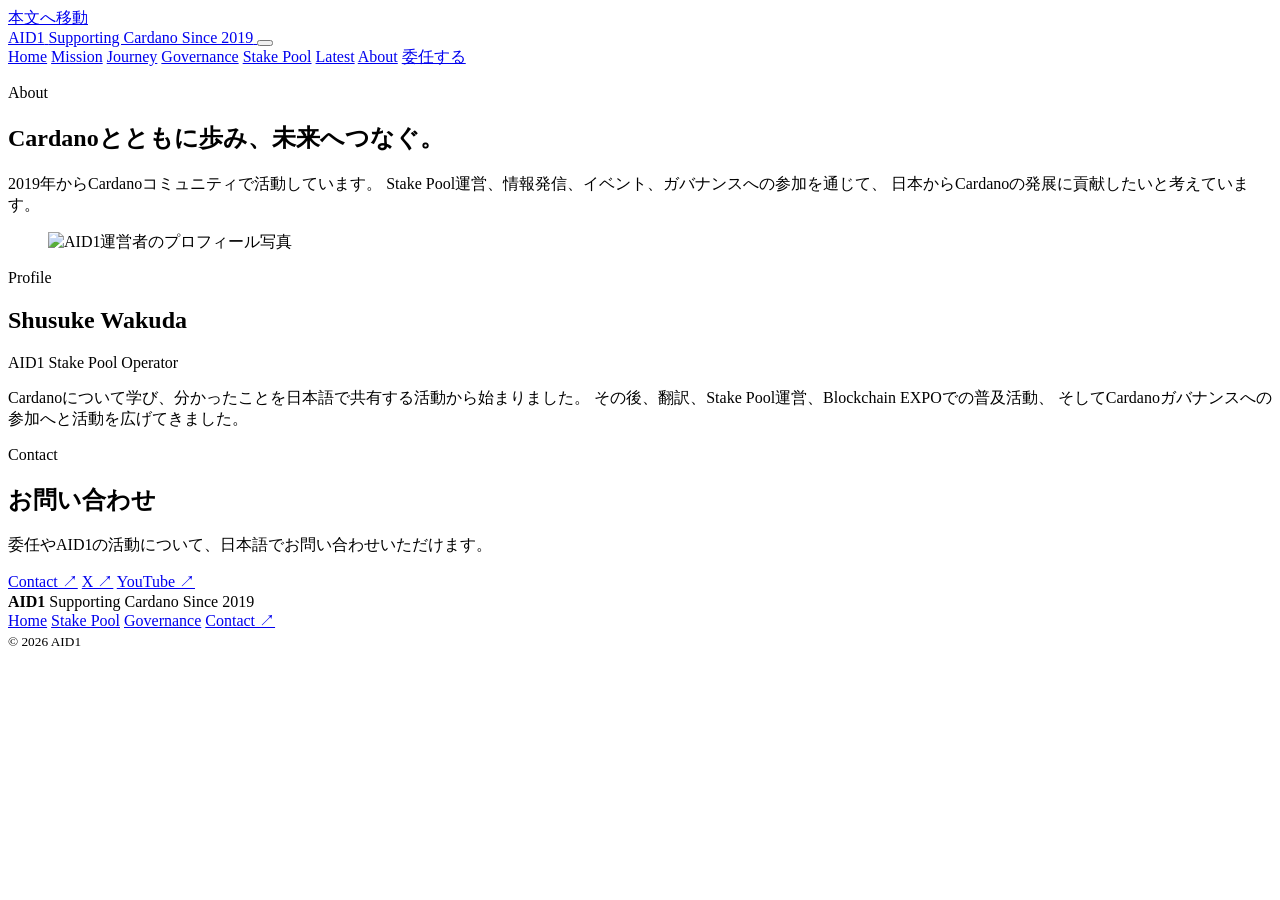
==== about.html @ ce52981e "Initial website upload" ====
<!doctype html>
<html lang="ja">
<head>
  <meta charset="utf-8">
  <meta name="viewport" content="width=device-width, initial-scale=1">
  <title>About | AID1</title>
  <meta name="description" content="AID1運営者のCardanoでの活動、考え方、これまでの歩みを紹介します。">
  <meta name="theme-color" content="#06162f">
  <link rel="stylesheet" href="styles.css">
  <script defer src="script.js"></script>
</head>
<body class="about-page">
  <a class="skip-link" href="#main">本文へ移動</a>

  <header class="site-header scrolled">
    <a class="brand" href="index.html" aria-label="AID1 ホーム">
      <span class="brand-name">AID1</span>
      <span class="brand-tagline">Supporting Cardano Since 2019</span>
    </a>

    <button class="menu-button" type="button" aria-label="メニューを開く"
            aria-expanded="false" aria-controls="global-nav" data-menu-button>
      <span></span><span></span><span></span>
    </button>

        <nav class="global-nav" id="global-nav" aria-label="メインナビゲーション" data-nav>
      <a href="index.html">Home</a>
      <a href="index.html#mission">Mission</a>
      <a href="journey.html">Journey</a>
      <a href="governance.html">Governance</a>
      <a href="stake-pool.html">Stake Pool</a>
      <a href="index.html#latest">Latest</a>
      <a href="about.html" aria-current="page">About</a>
      <a class="nav-button" href="index.html#delegate">委任する</a>
    </nav>
  </header>

  <main id="main" class="about-compact-main">
<section class="about-hero">
      <div class="about-hero-copy">
        <p class="overline">About</p>
        <h1>Cardanoとともに歩み、未来へつなぐ。</h1>
        <p class="about-intro">
          2019年からCardanoコミュニティで活動しています。
          Stake Pool運営、情報発信、イベント、ガバナンスへの参加を通じて、
          日本からCardanoの発展に貢献したいと考えています。
        </p>
      </div>

      <figure class="about-hero-photo">
        <img src="assets/about-profile-approved.jpg" alt="AID1運営者のプロフィール写真">
      </figure>
    </section>

<section class="section about-profile">
      <div class="about-profile-grid">
        <div class="about-profile-heading reveal">
          <p class="overline overline-blue">Profile</p>
          <h2>Shusuke Wakuda</h2>
          <p class="profile-role">AID1 Stake Pool Operator</p>
        </div>
        <div class="about-profile-copy reveal">
          <p>
            Cardanoについて学び、分かったことを日本語で共有する活動から始まりました。
            その後、翻訳、Stake Pool運営、Blockchain EXPOでの普及活動、
            そしてCardanoガバナンスへの参加へと活動を広げてきました。
          </p>
        </div>
      </div>
    </section>

<section class="section about-contact">
      <div class="about-contact-inner">
        <div>
          <p class="overline">Contact</p>
          <h2>お問い合わせ</h2>
          <p>委任やAID1の活動について、日本語でお問い合わせいただけます。</p>
        </div>
        <div class="about-contact-links">
          <a href="https://docs.google.com/forms/d/1nCyrLJKJ9_V_k_ci-O0uqZuv5RLk3QEMDrqTCii9G8w/edit" target="_blank" rel="noopener">Contact ↗</a>
          <a href="https://x.com/shuwaku2" target="_blank" rel="noopener">X ↗</a>
          <a href="https://www.youtube.com/channel/UC-I6QtYNZDnPlsbpNulwnJg"
             target="_blank" rel="noopener">YouTube ↗</a>
        </div>
      </div>
    </section>
  </main>

  <footer class="footer">
    <div class="footer-brand">
      <strong>AID1</strong>
      <span>Supporting Cardano Since 2019</span>
    </div>
    <div class="footer-links">
      <a href="index.html">Home</a>
      <a href="stake-pool.html">Stake Pool</a>
      <a href="governance.html">Governance</a>
      <a href="https://docs.google.com/forms/d/1nCyrLJKJ9_V_k_ci-O0uqZuv5RLk3QEMDrqTCii9G8w/edit" target="_blank" rel="noopener">Contact ↗</a>
    </div>
    <small>© 2026 AID1</small>
  </footer>
</body>
</html>
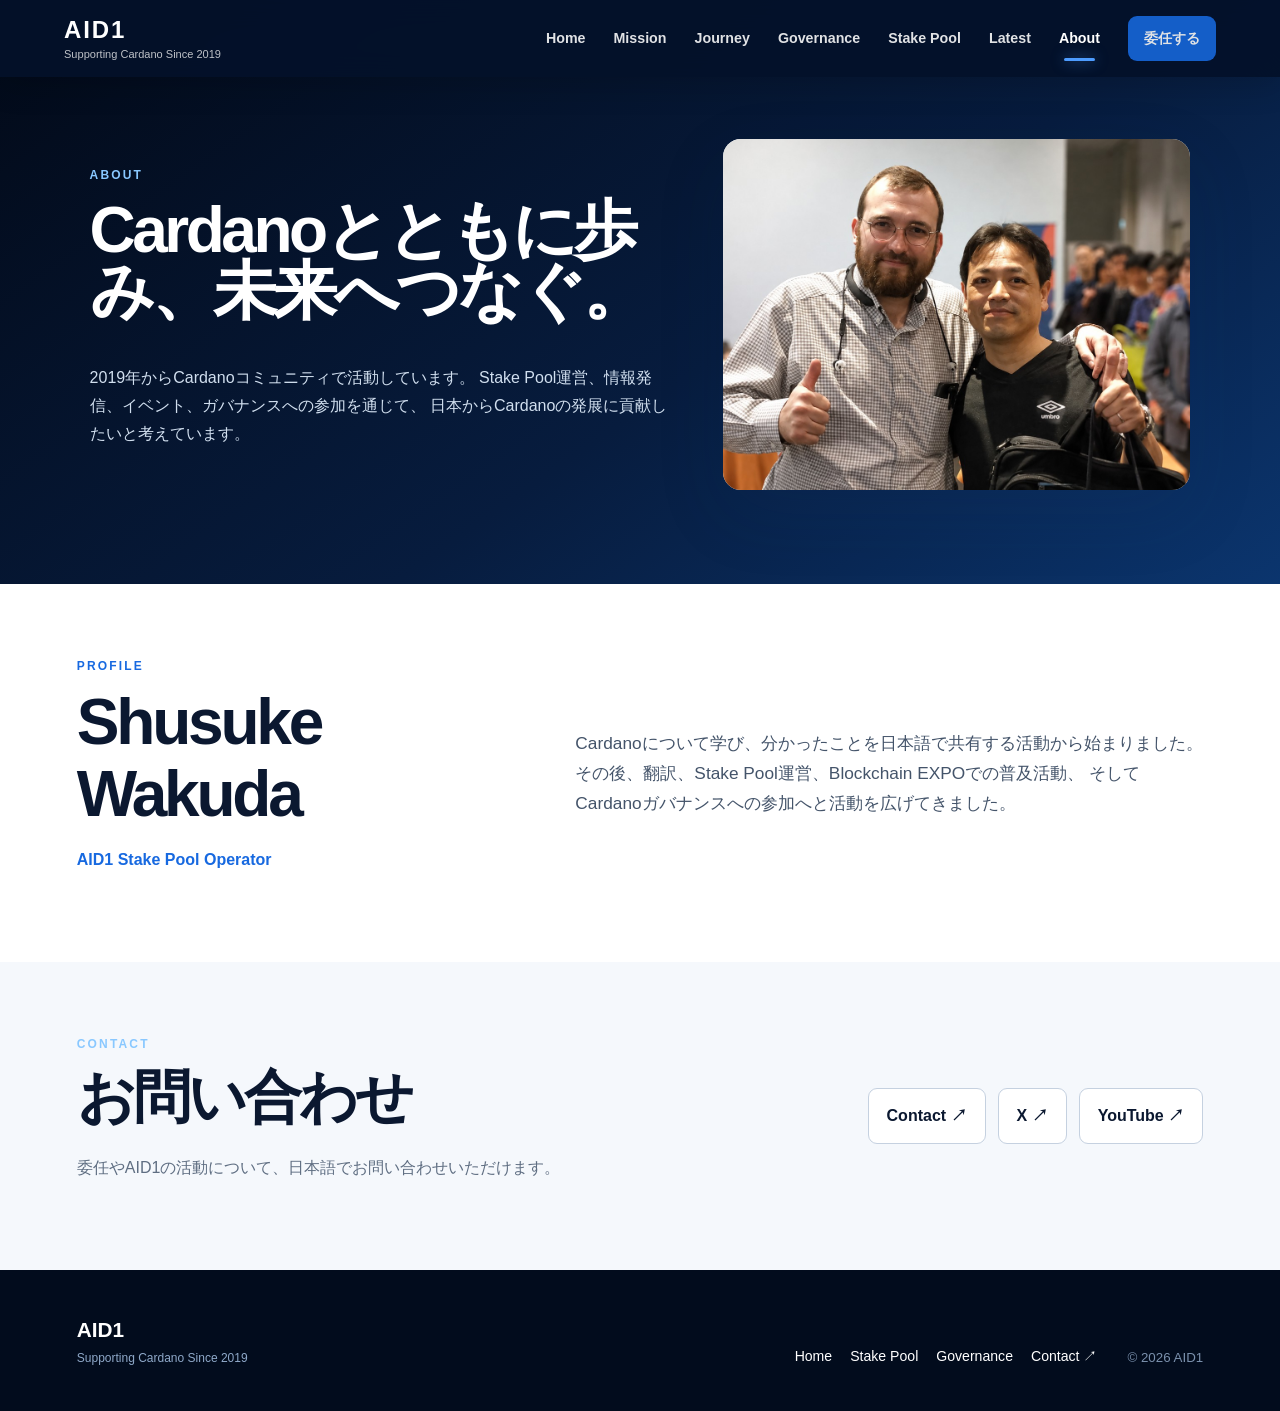
==== commit 1585b55a: "Update website to v5.5" ====
--- a/about.html
+++ b/about.html
@@ -77,7 +77,7 @@
           <p>委任やAID1の活動について、日本語でお問い合わせいただけます。</p>
         </div>
         <div class="about-contact-links">
-          <a href="https://docs.google.com/forms/d/1nCyrLJKJ9_V_k_ci-O0uqZuv5RLk3QEMDrqTCii9G8w/edit" target="_blank" rel="noopener">Contact ↗</a>
+          <a href="https://docs.google.com/forms/d/e/1FAIpQLSclyWUXhtwRU5c9HEgigheav-uTmhNKpQemnAk3iI0UZRN9fw/viewform?usp=header" target="_blank" rel="noopener">Contact ↗</a>
           <a href="https://x.com/shuwaku2" target="_blank" rel="noopener">X ↗</a>
           <a href="https://www.youtube.com/channel/UC-I6QtYNZDnPlsbpNulwnJg"
              target="_blank" rel="noopener">YouTube ↗</a>
@@ -95,7 +95,7 @@
       <a href="index.html">Home</a>
       <a href="stake-pool.html">Stake Pool</a>
       <a href="governance.html">Governance</a>
-      <a href="https://docs.google.com/forms/d/1nCyrLJKJ9_V_k_ci-O0uqZuv5RLk3QEMDrqTCii9G8w/edit" target="_blank" rel="noopener">Contact ↗</a>
+      <a href="https://docs.google.com/forms/d/e/1FAIpQLSclyWUXhtwRU5c9HEgigheav-uTmhNKpQemnAk3iI0UZRN9fw/viewform?usp=header" target="_blank" rel="noopener">Contact ↗</a>
     </div>
     <small>© 2026 AID1</small>
   </footer>
--- a/styles.css
+++ b/styles.css
@@ -0,0 +1,2210 @@
+:root{
+  --navy:#06162f;
+  --navy-2:#0a2a59;
+  --blue:#1769e0;
+  --blue-light:#9dceff;
+  --ink:#0b1830;
+  --muted:#5f6e82;
+  --line:#dfe7f1;
+  --soft:#f5f8fc;
+  --white:#ffffff;
+  --max:1240px;
+  --shadow:0 24px 70px rgba(18,48,89,.12);
+}
+*{box-sizing:border-box}
+html{scroll-behavior:smooth}
+body{
+  margin:0;
+  background:#fff;
+  color:var(--ink);
+  font-family:"Noto Sans JP","Yu Gothic UI","Yu Gothic","Hiragino Kaku Gothic ProN",Inter,Arial,sans-serif;
+  line-height:1.75;
+  -webkit-font-smoothing:antialiased;
+}
+img{max-width:100%;display:block}
+a{color:inherit;text-decoration:none}
+button{font:inherit}
+.skip-link{
+  position:fixed;left:1rem;top:-4rem;z-index:1000;
+  padding:.7rem 1rem;background:#fff;color:#000;border-radius:.5rem;
+}
+.skip-link:focus{top:1rem}
+.site-header{
+  position:fixed;inset:0 0 auto 0;z-index:100;
+  display:flex;align-items:center;justify-content:space-between;
+  padding:16px 5vw;color:#fff;
+  background:linear-gradient(to bottom,rgba(3,13,31,.9),rgba(3,13,31,0));
+  transition:.3s ease;
+}
+.site-header.scrolled{
+  background:rgba(4,18,42,.94);
+  backdrop-filter:blur(14px);
+  box-shadow:0 10px 30px rgba(0,0,0,.15);
+}
+.brand{display:flex;flex-direction:column;line-height:1.1}
+.brand-name{font-size:1.5rem;font-weight:800;letter-spacing:.08em}
+.brand-tagline{font-size:.69rem;opacity:.74;margin-top:5px}
+.global-nav{display:flex;align-items:center;gap:28px;font-size:.89rem;font-weight:600}
+.global-nav a{opacity:.88;transition:.2s}
+.global-nav a:hover{opacity:1;color:var(--blue-light)}
+.nav-button{padding:10px 16px;border-radius:9px;background:var(--blue);color:#fff!important}
+.menu-button{display:none;border:0;background:transparent;padding:8px}
+.menu-button span{display:block;width:24px;height:2px;background:#fff;margin:5px 0}
+.hero{
+  position:relative;min-height:100vh;overflow:hidden;
+  display:grid;grid-template-columns:minmax(0,1.25fr) minmax(310px,.75fr);
+  align-items:center;gap:70px;
+  padding:120px 7vw 90px;color:#fff;
+  background:
+    radial-gradient(circle at 76% 24%,rgba(63,137,255,.38),transparent 25%),
+    radial-gradient(circle at 19% 17%,rgba(87,191,255,.14),transparent 20%),
+    linear-gradient(145deg,#020917 0%,#061a3a 53%,#0b3269 100%);
+}
+.hero-atmosphere{
+  position:absolute;inset:0;opacity:.58;
+  background-image:
+    radial-gradient(circle at 20% 30%,#fff 0 1px,transparent 1.5px),
+    radial-gradient(circle at 67% 18%,#fff 0 1px,transparent 1.5px),
+    radial-gradient(circle at 82% 48%,#fff 0 1px,transparent 1.5px),
+    radial-gradient(circle at 43% 77%,#fff 0 1px,transparent 1.5px);
+  background-size:120px 120px,170px 170px,220px 220px,260px 260px;
+}
+.hero-mountain{
+  position:absolute;left:-6%;right:-6%;bottom:-13%;height:54%;
+  background:
+    linear-gradient(154deg,transparent 49.2%,rgba(26,74,133,.44) 49.4%,rgba(1,8,22,.98) 50%) left/61% 100% no-repeat,
+    linear-gradient(206deg,transparent 49.2%,rgba(45,101,164,.34) 49.4%,rgba(1,8,22,.98) 50%) right/63% 100% no-repeat;
+  filter:drop-shadow(0 -10px 70px rgba(38,112,222,.18));
+}
+.hero-content,.hero-stats{position:relative;z-index:2}
+.overline{
+  margin:0;
+  color:#89c8ff;font-size:.75rem;font-weight:800;
+  letter-spacing:.18em;text-transform:uppercase;
+}
+.overline-blue{color:var(--blue)}
+.hero h1{
+  margin:18px 0 24px;
+  font-family:Inter,"Segoe UI",Arial,sans-serif;
+  font-size:clamp(4rem,8vw,8.2rem);
+  line-height:.91;letter-spacing:-.06em;
+}
+.hero h1 span{color:#a7d5ff}
+.hero-jp{margin:0 0 18px;font-size:clamp(1.35rem,2.3vw,2rem);font-weight:700}
+.hero-summary{max-width:720px;color:#d4e1f1}
+.hero-actions{display:flex;gap:14px;flex-wrap:wrap;margin-top:35px}
+.button{
+  display:inline-flex;align-items:center;justify-content:center;
+  padding:14px 22px;border-radius:10px;font-weight:800;
+  transition:transform .2s ease,box-shadow .2s ease;
+}
+.button:hover{transform:translateY(-2px)}
+.button-primary{background:var(--blue);color:#fff;box-shadow:0 14px 34px rgba(23,105,224,.34)}
+.button-outline{border:1px solid rgba(255,255,255,.5);color:#fff;background:rgba(255,255,255,.03)}
+.hero-stats{
+  padding:28px;border-radius:22px;
+  background:rgba(3,15,35,.62);
+  border:1px solid rgba(255,255,255,.16);
+  backdrop-filter:blur(16px);box-shadow:0 25px 80px rgba(0,0,0,.26);
+}
+.stats-title{margin:0 0 20px;color:#a5bedb;font-size:.76rem;letter-spacing:.14em;text-transform:uppercase}
+.stats-grid{display:grid;grid-template-columns:repeat(2,1fr);gap:16px}
+.stats-grid div{padding:18px;border-radius:14px;background:rgba(255,255,255,.045)}
+.stats-grid strong{display:block;font-size:1.7rem}
+.stats-grid span{display:block;margin-top:4px;color:#b7cae1;font-size:.77rem}
+.scroll-indicator{
+  position:absolute;z-index:2;left:50%;bottom:20px;transform:translateX(-50%);
+  display:flex;flex-direction:column;align-items:center;gap:8px;
+  color:#9eb8d8;font-size:.66rem;letter-spacing:.2em;text-transform:uppercase;
+}
+.scroll-indicator i{display:block;width:1px;height:32px;background:linear-gradient(#9eb8d8,transparent)}
+.section{padding:110px 6vw}
+.section-center{max-width:920px;margin:0 auto;text-align:center}
+.section h2{
+  margin:10px 0 24px;
+  font-family:Inter,"Segoe UI",Arial,sans-serif;
+  font-size:clamp(2.5rem,5vw,5.2rem);
+  line-height:1.12;letter-spacing:-.05em;
+}
+.large-copy{font-size:1.1rem;color:#46566a}
+.principles{
+  width:min(var(--max),100%);margin:65px auto 0;
+  display:grid;grid-template-columns:repeat(4,1fr);gap:18px;
+}
+.principle{padding:30px 26px;border-top:2px solid var(--blue)}
+.principle span{color:var(--blue);font-weight:800}
+.principle h3{font-family:Inter,Arial,sans-serif;margin:12px 0 9px}
+.principle p{margin:0;color:var(--muted);font-size:.92rem}
+.journey-preview{background:var(--soft)}
+.section-heading{max-width:850px;margin:0 auto 55px;text-align:center}
+.section-heading>p:last-child{color:var(--muted)}
+.journey-scenes{width:min(1160px,100%);margin:0 auto;display:grid;gap:30px}
+.scene{
+  display:grid;grid-template-columns:1.1fr .9fr;min-height:430px;
+  border-radius:22px;overflow:hidden;box-shadow:var(--shadow);
+}
+.scene:nth-child(even){grid-template-columns:.9fr 1.1fr}
+.scene:nth-child(even) .scene-image{order:2}
+.scene-light{background:#fff}
+.scene-dark{background:var(--navy);color:#fff}
+.scene-image{min-height:430px;background:#dce6f2}
+.scene-image img{width:100%;height:100%;object-fit:cover}
+.scene-image-wide img{object-position:center center}
+.scene-copy{display:flex;flex-direction:column;justify-content:center;padding:50px}
+.scene-year{margin:0;color:var(--blue);font-weight:800;letter-spacing:.08em}
+.scene-dark .scene-year{color:#8bc7ff}
+.scene-copy h3{
+  margin:8px 0 15px;font-family:Inter,Arial,sans-serif;
+  font-size:clamp(2rem,4vw,3.7rem);line-height:1.05;letter-spacing:-.04em;
+}
+.scene-copy p:last-child{margin:0;color:var(--muted)}
+.scene-dark .scene-copy p:last-child{color:#c6d5e7}
+.mission{background:linear-gradient(135deg,var(--navy),#0b356f);color:#fff}
+.mission-grid{width:min(var(--max),100%);margin:0 auto;display:grid;grid-template-columns:.9fr 1.1fr;gap:90px;align-items:center}
+.mission-heading h2{margin-bottom:0}
+.mission-copy p{font-size:clamp(1.2rem,2.2vw,1.75rem);color:#d2dfef}
+.why-aid1{background:#fff}
+.why-card{
+  width:min(var(--max),100%);margin:0 auto;padding:60px;
+  display:grid;grid-template-columns:.8fr 1.2fr;gap:80px;
+  border:1px solid var(--line);border-radius:22px;background:#fff;
+}
+.why-card h2{font-size:clamp(2.2rem,4vw,4rem)}
+.why-card>div:last-child>p:first-child{font-size:1.08rem;color:#3f4f64}
+.small-note{color:#7a8797;font-size:.83rem}
+.pool{background:var(--soft)}
+.pool-heading{width:min(var(--max),100%);margin:0 auto 38px;display:flex;align-items:center;justify-content:space-between;gap:30px}
+.pool-heading img{width:128px;border-radius:16px;box-shadow:var(--shadow)}
+.pool-metrics{
+  width:min(var(--max),100%);margin:0 auto;
+  display:grid;grid-template-columns:repeat(6,1fr);
+  overflow:hidden;border-radius:18px;background:#fff;box-shadow:var(--shadow);
+}
+.pool-metrics div{padding:28px 19px;border-right:1px solid var(--line)}
+.pool-metrics div:last-child{border-right:0}
+.pool-metrics span{display:block;color:#78879b;font-size:.77rem}
+.pool-metrics strong{display:block;margin-top:8px;font-size:1.12rem}
+.external-links{width:min(var(--max),100%);margin:22px auto 0;display:flex;gap:12px}
+.external-links a{padding:11px 16px;border:1px solid #c3d0e0;border-radius:9px;background:#fff;font-weight:700}
+.external-links span{color:var(--blue)}
+.latest-header{
+  width:min(var(--max),100%);margin:0 auto 35px;
+  display:flex;align-items:end;justify-content:space-between;gap:30px;
+}
+.latest-header h2{margin-bottom:0}
+.history-button{border:1px solid #c6d2e0;background:#fff;border-radius:999px;padding:11px 17px;cursor:pointer;color:#44556a}
+.update-list{width:min(var(--max),100%);margin:0 auto;border-top:1px solid var(--line)}
+.update-item{
+  display:grid;grid-template-columns:160px 1fr;gap:30px;
+  align-items:center;padding:27px 0;border-bottom:1px solid var(--line);
+}
+.update-item time{font-weight:700;color:#6a788a}
+.update-item span{font-size:.72rem;color:var(--blue);font-weight:800;text-transform:uppercase;letter-spacing:.12em}
+.update-item h3{margin:5px 0 0;font-size:1.15rem}
+.delegate{background:linear-gradient(145deg,#04142d,#0c3773);color:#fff}
+.delegate-inner{width:min(var(--max),100%);margin:0 auto;display:grid;grid-template-columns:1.05fr .95fr;gap:70px;align-items:center}
+.delegate-inner h2{margin:10px 0}
+.delegate-inner>div:first-child>p:last-child{color:#c4d4e7}
+.delegate-details dl{margin:0 0 25px}
+.delegate-details dl div{display:grid;grid-template-columns:110px 1fr;gap:15px;padding:12px 0;border-top:1px solid rgba(255,255,255,.14)}
+.delegate-details dt{font-weight:800}
+.delegate-details dd{margin:0;word-break:break-all;color:#cad7e7}
+.thank-you{background:#fff}
+.footer{
+  padding:42px 6vw;background:#020c1d;color:#fff;
+  display:grid;grid-template-columns:1fr auto auto;gap:30px;align-items:end;
+}
+.footer-brand{display:flex;flex-direction:column}
+.footer-brand strong{font-size:1.3rem}
+.footer-brand span{color:#8fa9c9;font-size:.75rem}
+.footer-links{display:flex;gap:18px;flex-wrap:wrap;font-size:.88rem}
+.footer small{color:#7b91ad}
+.history-dialog{
+  width:min(650px,calc(100% - 32px));border:0;border-radius:18px;padding:30px;
+  color:var(--ink);box-shadow:0 30px 100px rgba(0,0,0,.25);
+}
+.history-dialog::backdrop{background:rgba(2,10,24,.7);backdrop-filter:blur(5px)}
+.dialog-header{display:flex;justify-content:space-between;align-items:flex-start}
+.dialog-header h2{margin:6px 0 20px;font-size:2.2rem}
+.dialog-close{border:0;background:#eef3f8;width:38px;height:38px;border-radius:50%;font-size:1.6rem;cursor:pointer}
+.history-dialog ol{list-style:none;padding:0;margin:0}
+.history-dialog li{display:grid;grid-template-columns:120px 1fr;gap:20px;padding:15px 0;border-top:1px solid var(--line)}
+.history-dialog time{font-weight:700;color:#66768a}
+.reveal{opacity:0;transform:translateY(30px);transition:opacity .75s ease,transform .75s ease}
+.reveal.visible{opacity:1;transform:none}
+@media (prefers-reduced-motion:reduce){
+  html{scroll-behavior:auto}
+  .reveal{opacity:1;transform:none;transition:none}
+  .button{transition:none}
+}
+@media(max-width:1000px){
+  .global-nav a:not(.nav-button){display:none}
+  .hero{grid-template-columns:1fr;padding-top:140px}
+  .hero-stats{max-width:680px}
+  .principles{grid-template-columns:repeat(2,1fr)}
+  .mission-grid,.why-card,.delegate-inner{grid-template-columns:1fr;gap:35px}
+  .pool-metrics{grid-template-columns:repeat(3,1fr)}
+  .pool-metrics div:nth-child(3){border-right:0}
+  .footer{grid-template-columns:1fr}
+}
+@media(max-width:720px){
+  .site-header{padding:14px 18px}
+  .brand-tagline{display:none}
+  .menu-button{display:block}
+  .global-nav{
+    position:absolute;top:62px;right:18px;display:none;flex-direction:column;
+    align-items:stretch;gap:0;width:220px;padding:10px;
+    background:#061a3a;border:1px solid #17365f;border-radius:12px;
+  }
+  .global-nav.open{display:flex}
+  .global-nav a,.global-nav a:not(.nav-button){display:block;padding:11px 12px}
+  .nav-button{text-align:center;margin-top:6px}
+  .hero{min-height:auto;padding:110px 20px 80px}
+  .hero h1{font-size:3.45rem}
+  .hero-actions{display:grid}
+  .stats-grid{grid-template-columns:repeat(2,1fr)}
+  .section{padding:76px 20px}
+  .principles{grid-template-columns:1fr}
+  .scene,.scene:nth-child(even){grid-template-columns:1fr;min-height:0}
+  .scene:nth-child(even) .scene-image{order:0}
+  .scene-image{min-height:270px}
+  .scene-copy{padding:32px 25px}
+  .why-card{padding:30px 24px}
+  .pool-heading{align-items:flex-start}
+  .pool-heading img{width:88px}
+  .pool-metrics{grid-template-columns:repeat(2,1fr)}
+  .pool-metrics div:nth-child(3){border-right:1px solid var(--line)}
+  .pool-metrics div:nth-child(even){border-right:0}
+  .external-links{display:grid}
+  .latest-header{align-items:flex-start;flex-direction:column}
+  .update-item{grid-template-columns:1fr;gap:6px}
+  .footer{padding:35px 20px}
+}
+
+
+/* ===== HOME v1.1 refinements ===== */
+
+/* Larger AID1 brand in header */
+.home-v11 .brand-name{
+  font-size:2.05rem;
+  line-height:1;
+}
+.home-v11 .brand-tagline{
+  font-size:.76rem;
+  margin-top:7px;
+}
+.home-v11 .site-header{
+  padding-top:18px;
+  padding-bottom:18px;
+}
+
+/* Give the opening identity statement slightly more presence */
+.home-v11 .story .section-center{
+  max-width:980px;
+}
+.home-v11 .story .section-center h2{
+  font-size:clamp(2.9rem,5.3vw,5.5rem);
+}
+
+/* Make Journey substantially more compact */
+.home-v11 .journey-scenes{
+  width:min(980px,100%);
+  gap:22px;
+}
+.home-v11 .scene{
+  min-height:260px;
+  grid-template-columns:1fr 1fr;
+}
+.home-v11 .scene:nth-child(even){
+  grid-template-columns:1fr 1fr;
+}
+.home-v11 .scene-image{
+  min-height:260px;
+}
+.home-v11 .scene-copy{
+  padding:32px 34px;
+}
+.home-v11 .scene-copy h3{
+  font-size:clamp(1.7rem,3.2vw,2.8rem);
+  margin-bottom:10px;
+}
+.home-v11 .scene-copy p:last-child{
+  font-size:.93rem;
+}
+
+/* Reduce the visual dominance of pool badges */
+.home-v11 .journey-scenes .scene:nth-child(2) .scene-image img,
+.home-v11 .journey-scenes .scene:nth-child(5) .scene-image img{
+  object-fit:contain;
+  padding:28px;
+  background:#f5f8fc;
+}
+.home-v11 .pool-heading img{
+  width:82px;
+}
+
+/* Make Why AID1 equal in presence to Mission */
+.home-v11 .why-aid1{
+  background:linear-gradient(180deg,#ffffff 0%,#f4f8fc 100%);
+}
+.home-v11 .why-card{
+  padding:72px 64px;
+  box-shadow:var(--shadow);
+  border:0;
+}
+.home-v11 .why-card h2{
+  font-size:clamp(2.8rem,4.8vw,4.8rem);
+}
+.home-v11 .why-card>div:last-child>p:first-child{
+  font-size:1.18rem;
+  line-height:1.9;
+}
+
+/* More recognizable Mount Fuji silhouette in the hero */
+.home-v11 .hero-mountain{
+  left:10%;
+  right:8%;
+  bottom:-7%;
+  height:50%;
+  clip-path:polygon(
+    0 100%,
+    18% 72%,
+    31% 65%,
+    45% 50%,
+    51% 38%,
+    57% 50%,
+    71% 65%,
+    84% 74%,
+    100% 100%
+  );
+  background:
+    linear-gradient(180deg,rgba(34,86,148,.55),rgba(1,8,22,.98));
+  filter:drop-shadow(0 -18px 80px rgba(45,120,220,.2));
+}
+.home-v11 .hero-mountain::after{
+  content:"";
+  position:absolute;
+  left:44%;
+  top:34%;
+  width:14%;
+  height:18%;
+  background:rgba(235,244,255,.75);
+  clip-path:polygon(50% 0,100% 100%,67% 76%,50% 88%,34% 76%,0 100%);
+}
+
+/* Slightly reduce hero panel density */
+.home-v11 .hero-stats{
+  padding:24px;
+}
+.home-v11 .stats-grid div{
+  padding:15px;
+}
+
+@media(max-width:720px){
+  .home-v11 .brand-name{font-size:1.65rem}
+  .home-v11 .scene,
+  .home-v11 .scene:nth-child(even){
+    grid-template-columns:1fr;
+  }
+  .home-v11 .scene-image{
+    min-height:210px;
+  }
+  .home-v11 .why-card{
+    padding:38px 26px;
+  }
+}
+
+
+/* ===== Shared additions for Site v1.2 ===== */
+.button-dark{
+  background:var(--navy);
+  color:#fff;
+}
+.pool-detail-link{
+  width:min(var(--max),100%);
+  margin:24px auto 0;
+}
+
+/* ===== Stake Pool page ===== */
+.stake-page{
+  background:#fff;
+}
+.subhero{
+  min-height:620px;
+  display:grid;
+  grid-template-columns:1fr 280px;
+  align-items:center;
+  gap:70px;
+  padding:150px 8vw 90px;
+  color:#fff;
+  background:
+    radial-gradient(circle at 80% 25%,rgba(72,139,255,.32),transparent 25%),
+    linear-gradient(145deg,#020917,#071c3e 55%,#0b356e);
+}
+.subhero-inner{
+  max-width:850px;
+}
+.subhero h1{
+  margin:12px 0 24px;
+  font-size:clamp(3.6rem,7vw,7rem);
+  line-height:.95;
+  letter-spacing:-.055em;
+}
+.subhero p:not(.overline){
+  max-width:740px;
+  color:#d0dfef;
+}
+.subhero-badge img{
+  width:220px;
+  border-radius:20px;
+  box-shadow:0 25px 80px rgba(0,0,0,.28);
+}
+.pool-overview{
+  background:var(--soft);
+}
+.pool-metrics-detail{
+  margin-bottom:24px;
+}
+.pool-identity{
+  width:min(var(--max),100%);
+  margin:0 auto;
+  display:grid;
+  grid-template-columns:220px 1fr;
+  border-radius:16px;
+  overflow:hidden;
+  background:#fff;
+  box-shadow:var(--shadow);
+}
+.pool-identity>div{
+  padding:26px;
+}
+.pool-identity>div+div{
+  border-left:1px solid var(--line);
+}
+.pool-identity span{
+  display:block;
+  color:#718198;
+  font-size:.78rem;
+  margin-bottom:7px;
+}
+.pool-identity strong{
+  font-size:1.5rem;
+}
+.pool-identity code{
+  word-break:break-all;
+  color:#25354b;
+}
+.pool-philosophy{
+  background:var(--navy);
+  color:#fff;
+}
+.pool-philosophy .section-heading>p:last-child{
+  color:#b9cbe2;
+}
+.support-grid{
+  width:min(var(--max),100%);
+  margin:0 auto;
+  display:grid;
+  grid-template-columns:repeat(4,1fr);
+  gap:18px;
+}
+.support-grid article{
+  padding:30px;
+  border-radius:16px;
+  background:#0d2a56;
+  border:1px solid #214879;
+}
+.support-grid span{
+  color:#89c8ff;
+  font-weight:800;
+}
+.support-grid h3{
+  margin:12px 0 8px;
+}
+.support-grid p{
+  margin:0;
+  color:#bfd0e4;
+  font-size:.93rem;
+}
+.operation-section{
+  background:#fff;
+}
+.operation-grid{
+  width:min(var(--max),100%);
+  margin:0 auto;
+  display:grid;
+  grid-template-columns:1.1fr .9fr;
+  gap:70px;
+  align-items:center;
+}
+.operation-copy h2{
+  font-size:clamp(2.5rem,5vw,4.8rem);
+}
+.operation-copy p:last-child{
+  color:var(--muted);
+}
+.operation-points{
+  display:grid;
+  grid-template-columns:repeat(3,1fr);
+  gap:12px;
+}
+.operation-points div{
+  padding:28px 20px;
+  border-radius:16px;
+  background:var(--soft);
+  text-align:center;
+}
+.operation-points strong{
+  display:block;
+  font-size:2rem;
+}
+.operation-points span{
+  color:#6f7d90;
+  font-size:.82rem;
+}
+.explorer-section{
+  background:var(--soft);
+}
+.explorer-grid{
+  width:min(1000px,100%);
+  margin:0 auto;
+  display:grid;
+  grid-template-columns:repeat(3,1fr);
+  gap:18px;
+}
+.explorer-grid a{
+  padding:28px;
+  border-radius:16px;
+  background:#fff;
+  box-shadow:var(--shadow);
+}
+.explorer-grid strong{
+  display:block;
+  font-size:1.25rem;
+}
+.explorer-grid span{
+  display:block;
+  margin-top:10px;
+  color:var(--blue);
+}
+.faq-list{
+  width:min(900px,100%);
+  margin:0 auto;
+  border-top:1px solid var(--line);
+}
+.faq-list details{
+  border-bottom:1px solid var(--line);
+}
+.faq-list summary{
+  cursor:pointer;
+  padding:22px 0;
+  font-weight:700;
+}
+.faq-list p{
+  margin:0 0 24px;
+  color:var(--muted);
+}
+@media(max-width:1000px){
+  .subhero{
+    grid-template-columns:1fr;
+  }
+  .subhero-badge img{
+    width:150px;
+  }
+  .support-grid{
+    grid-template-columns:repeat(2,1fr);
+  }
+  .operation-grid{
+    grid-template-columns:1fr;
+  }
+}
+@media(max-width:720px){
+  .subhero{
+    padding:120px 20px 70px;
+  }
+  .subhero h1{
+    font-size:3.4rem;
+  }
+  .pool-identity{
+    grid-template-columns:1fr;
+  }
+  .pool-identity>div+div{
+    border-left:0;
+    border-top:1px solid var(--line);
+  }
+  .support-grid,
+  .explorer-grid,
+  .operation-points{
+    grid-template-columns:1fr;
+  }
+}
+
+
+/* ===== Active page navigation ===== */
+.global-nav a[aria-current="page"]{
+  position:relative;
+  color:#fff;
+  opacity:1;
+}
+.global-nav a[aria-current="page"]::after{
+  content:"";
+  position:absolute;
+  left:12%;
+  right:12%;
+  bottom:-10px;
+  height:3px;
+  border-radius:999px;
+  background:#4d9cff;
+  box-shadow:0 0 14px rgba(77,156,255,.65);
+}
+
+
+
+/* ===== Site v1.4 navigation behavior ===== */
+/* HOME menu items scroll within HOME; the dedicated Stake Pool page opens only from its detail button. */
+@media(max-width:720px){
+  .global-nav a[aria-current="page"]{
+    background:transparent;
+    border-radius:0;
+  }
+  .global-nav a[aria-current="page"]::after{
+    display:block;
+    left:12px;
+    right:auto;
+    bottom:5px;
+    width:42px;
+    height:3px;
+  }
+}
+
+
+/* ===== Site v1.5: Equal-sized Journey cards ===== */
+.home-v11 .journey-scenes{
+  width:min(980px,100%);
+  display:grid;
+  gap:18px;
+}
+
+/* Every Journey card has exactly the same outer height */
+.home-v11 .journey-card{
+  height:300px;
+  min-height:300px;
+  max-height:300px;
+  grid-template-columns:1fr 1fr;
+  align-items:stretch;
+}
+
+/* Alternate image/text direction while keeping the same dimensions */
+.home-v11 .journey-card:nth-child(even) .scene-image{order:2}
+.home-v11 .journey-card:nth-child(even) .scene-copy{order:1}
+
+/* Image and copy each occupy exactly half the card */
+.home-v11 .journey-card .scene-image,
+.home-v11 .journey-card .scene-copy{
+  min-height:0;
+  height:300px;
+}
+
+/* Regular photos are cropped consistently */
+.home-v11 .journey-photo .scene-image img{
+  width:100%;
+  height:100%;
+  object-fit:cover;
+  object-position:center;
+  padding:0;
+}
+
+/* Pool badges are fully visible inside the same fixed image area */
+.home-v11 .journey-badge .scene-image{
+  display:flex;
+  align-items:center;
+  justify-content:center;
+  background:#f5f8fc;
+}
+.home-v11 .journey-badge .scene-image img{
+  width:100%;
+  height:100%;
+  object-fit:contain;
+  object-position:center;
+  padding:26px;
+  background:#f5f8fc;
+}
+
+/* Text block uses the same padding and vertical rhythm in all cards */
+.home-v11 .journey-card .scene-copy{
+  padding:28px 32px;
+  overflow:hidden;
+}
+.home-v11 .journey-card .scene-year{
+  flex:0 0 auto;
+}
+.home-v11 .journey-card .scene-copy h3{
+  flex:0 0 auto;
+  margin:7px 0 10px;
+  font-size:clamp(1.65rem,3vw,2.6rem);
+  line-height:1.06;
+}
+.home-v11 .journey-card .scene-copy p:last-child{
+  margin:0;
+  font-size:.9rem;
+  line-height:1.65;
+}
+
+/* Mobile: same height for all five cards, stacked image over text */
+@media(max-width:720px){
+  .home-v11 .journey-card,
+  .home-v11 .journey-card:nth-child(even){
+    height:420px;
+    min-height:420px;
+    max-height:420px;
+    grid-template-columns:1fr;
+    grid-template-rows:220px 200px;
+  }
+
+  .home-v11 .journey-card .scene-image,
+  .home-v11 .journey-card .scene-copy{
+    height:auto;
+    min-height:0;
+  }
+
+  .home-v11 .journey-card:nth-child(even) .scene-image,
+  .home-v11 .journey-card:nth-child(even) .scene-copy{
+    order:initial;
+  }
+
+  .home-v11 .journey-card .scene-image{
+    grid-row:1;
+  }
+
+  .home-v11 .journey-card .scene-copy{
+    grid-row:2;
+    padding:22px 24px;
+  }
+
+  .home-v11 .journey-badge .scene-image img{
+    padding:18px;
+  }
+
+  .home-v11 .journey-card .scene-copy h3{
+    font-size:1.7rem;
+  }
+}
+
+
+/* ===== Governance teaser on HOME ===== */
+.governance-teaser{
+  background:#fff;
+}
+.governance-teaser-grid{
+  width:min(var(--max),100%);
+  margin:0 auto;
+  display:grid;
+  grid-template-columns:1.05fr .95fr;
+  gap:0;
+  overflow:hidden;
+  border-radius:22px;
+  background:var(--soft);
+  box-shadow:var(--shadow);
+}
+.governance-teaser-image{
+  min-height:430px;
+}
+.governance-teaser-image img{
+  width:100%;
+  height:100%;
+  object-fit:cover;
+}
+.governance-teaser-copy{
+  padding:55px;
+  display:flex;
+  flex-direction:column;
+  justify-content:center;
+}
+.governance-teaser-copy h2{
+  font-size:clamp(2.4rem,4vw,4rem);
+}
+.governance-teaser-copy p{
+  color:var(--muted);
+  margin-bottom:26px;
+}
+
+/* ===== Governance page ===== */
+.governance-hero{
+  min-height:690px;
+  display:grid;
+  grid-template-columns:1fr 1fr;
+  align-items:stretch;
+  color:#fff;
+  background:linear-gradient(145deg,#020917,#071c3e 58%,#0b356e);
+}
+.governance-hero-copy{
+  padding:160px 7vw 90px;
+  display:flex;
+  flex-direction:column;
+  justify-content:center;
+}
+.governance-hero-copy h1{
+  margin:14px 0 24px;
+  font-size:clamp(3.7rem,7vw,7rem);
+  line-height:.96;
+  letter-spacing:-.055em;
+}
+.governance-hero-copy p:last-child{
+  max-width:760px;
+  color:#d0dfef;
+}
+.governance-hero-image{
+  min-height:690px;
+}
+.governance-hero-image img{
+  width:100%;
+  height:100%;
+  object-fit:cover;
+}
+.governance-role-grid{
+  width:min(var(--max),100%);
+  margin:0 auto;
+  display:grid;
+  grid-template-columns:repeat(3,1fr);
+  gap:18px;
+}
+.governance-role-card{
+  padding:30px;
+  border-top:3px solid var(--blue);
+  background:#fff;
+  box-shadow:var(--shadow);
+}
+.governance-role-card span{
+  color:var(--blue);
+  font-weight:800;
+}
+.governance-role-card h3{
+  margin:12px 0 8px;
+}
+.governance-role-card p{
+  margin:0;
+  color:var(--muted);
+}
+.governance-principles{
+  background:var(--navy);
+  color:#fff;
+}
+.governance-principles-grid{
+  width:min(var(--max),100%);
+  margin:0 auto;
+  display:grid;
+  grid-template-columns:.8fr 1.2fr;
+  gap:80px;
+}
+.governance-principles-heading h2{
+  font-size:clamp(2.7rem,5vw,5rem);
+}
+.governance-principles-list article{
+  display:grid;
+  grid-template-columns:60px 1fr;
+  gap:20px;
+  padding:24px 0;
+  border-top:1px solid rgba(255,255,255,.14);
+}
+.governance-principles-list span{
+  color:#8bc8ff;
+  font-weight:800;
+}
+.governance-principles-list h3{
+  margin:0 0 7px;
+}
+.governance-principles-list p{
+  margin:0;
+  color:#c3d2e5;
+}
+.governance-journey{
+  background:var(--soft);
+}
+.governance-timeline{
+  width:min(980px,100%);
+  margin:0 auto;
+  border-top:1px solid var(--line);
+}
+.governance-timeline article{
+  display:grid;
+  grid-template-columns:150px 1fr;
+  gap:30px;
+  padding:28px 0;
+  border-bottom:1px solid var(--line);
+}
+.governance-timeline time{
+  color:var(--blue);
+  font-weight:800;
+}
+.governance-timeline h3{
+  margin:0 0 8px;
+}
+.governance-timeline p{
+  margin:0;
+  color:var(--muted);
+}
+.governance-topic-grid{
+  width:min(var(--max),100%);
+  margin:0 auto;
+  display:grid;
+  grid-template-columns:repeat(4,1fr);
+  gap:18px;
+}
+.governance-topic-grid article{
+  padding:28px;
+  border:1px solid var(--line);
+  border-radius:16px;
+  background:#fff;
+}
+.governance-topic-grid span{
+  color:var(--blue);
+  font-size:.74rem;
+  font-weight:800;
+  text-transform:uppercase;
+  letter-spacing:.1em;
+}
+.governance-topic-grid h3{
+  margin:12px 0 8px;
+}
+.governance-topic-grid p{
+  margin:0;
+  color:var(--muted);
+}
+.governance-note{
+  background:linear-gradient(145deg,#06162f,#0b3772);
+  color:#fff;
+}
+.governance-note-inner{
+  width:min(var(--max),100%);
+  margin:0 auto;
+  display:grid;
+  grid-template-columns:.9fr 1.1fr;
+  gap:70px;
+  align-items:center;
+}
+.governance-note-inner p:last-child{
+  color:#c7d6e8;
+  font-size:1.08rem;
+}
+
+@media(max-width:1000px){
+  .governance-teaser-grid,
+  .governance-hero,
+  .governance-principles-grid,
+  .governance-note-inner{
+    grid-template-columns:1fr;
+  }
+  .governance-hero-image{
+    min-height:420px;
+  }
+  .governance-role-grid{
+    grid-template-columns:1fr;
+  }
+  .governance-topic-grid{
+    grid-template-columns:repeat(2,1fr);
+  }
+}
+
+@media(max-width:720px){
+  .governance-teaser-image{
+    min-height:240px;
+  }
+  .governance-teaser-copy{
+    padding:32px 24px;
+  }
+  .governance-hero-copy{
+    padding:130px 20px 65px;
+  }
+  .governance-hero-copy h1{
+    font-size:3.35rem;
+  }
+  .governance-hero-image{
+    min-height:280px;
+  }
+  .governance-timeline article{
+    grid-template-columns:1fr;
+    gap:8px;
+  }
+  .governance-topic-grid{
+    grid-template-columns:1fr;
+  }
+}
+
+
+/* ===== Governance page v1.7 revisions ===== */
+.governance-hero-image img,
+.governance-teaser-image img{
+  filter:none;
+}
+.governance-timeline-with-images article{
+  grid-template-columns:130px 1fr 190px;
+  align-items:center;
+}
+.governance-timeline-photo{
+  width:190px;
+  height:118px;
+  overflow:hidden;
+  border-radius:12px;
+  background:#e9eff6;
+}
+.governance-timeline-photo img{
+  width:100%;
+  height:100%;
+  object-fit:cover;
+}
+.photo-placeholder{
+  display:flex;
+  align-items:center;
+  justify-content:center;
+  border:1px dashed #b8c6d8;
+  color:#7b899b;
+  font-size:.82rem;
+  background:#f5f8fc;
+}
+@media(max-width:820px){
+  .governance-timeline-with-images article{
+    grid-template-columns:1fr;
+    gap:10px;
+  }
+  .governance-timeline-photo{
+    width:100%;
+    height:190px;
+    margin-top:8px;
+  }
+}
+
+
+/* ===== Governance page v1.8: simple vertical timeline ===== */
+.simple-governance-timeline{
+  position:relative;
+  width:min(1060px,100%);
+  margin:0 auto;
+  padding-left:38px;
+}
+.simple-governance-timeline::before{
+  content:"";
+  position:absolute;
+  left:10px;
+  top:12px;
+  bottom:12px;
+  width:2px;
+  background:#b9cef0;
+}
+.simple-governance-item{
+  position:relative;
+  padding:0 0 38px 26px;
+}
+.simple-governance-item:last-child{
+  padding-bottom:0;
+}
+.timeline-marker{
+  position:absolute;
+  left:-35px;
+  top:7px;
+  width:14px;
+  height:14px;
+  border-radius:50%;
+  background:var(--blue);
+  border:3px solid #fff;
+  box-shadow:0 0 0 2px var(--blue);
+}
+.simple-governance-item time{
+  display:block;
+  margin-bottom:9px;
+  color:var(--blue);
+  font-weight:800;
+  letter-spacing:.04em;
+}
+.timeline-content{
+  display:grid;
+  grid-template-columns:1fr 230px;
+  gap:28px;
+  align-items:center;
+  padding:25px 0 30px;
+  border-bottom:1px solid var(--line);
+}
+.timeline-text h3{
+  margin:0 0 9px;
+  font-size:1.35rem;
+}
+.timeline-text p{
+  margin:0;
+  color:var(--muted);
+}
+.timeline-image{
+  width:230px;
+  height:145px;
+  overflow:hidden;
+  border-radius:12px;
+  background:#edf2f8;
+}
+.timeline-image img{
+  width:100%;
+  height:100%;
+  object-fit:cover;
+}
+.timeline-image-link{
+  display:block;
+  transition:transform .2s ease, box-shadow .2s ease;
+}
+.timeline-image-link:hover{
+  transform:translateY(-2px);
+  box-shadow:var(--shadow);
+}
+.timeline-x-link{
+  display:inline-block;
+  margin-top:14px;
+  color:var(--blue);
+  font-weight:800;
+}
+@media(max-width:760px){
+  .simple-governance-timeline{
+    padding-left:30px;
+  }
+  .simple-governance-timeline::before{
+    left:7px;
+  }
+  .timeline-marker{
+    left:-29px;
+  }
+  .timeline-content{
+    grid-template-columns:1fr;
+    gap:16px;
+  }
+  .timeline-image{
+    width:100%;
+    height:auto;
+    aspect-ratio:16/9;
+  }
+}
+
+
+/* ===== About page prototype v2.0 ===== */
+.about-hero{
+  min-height:720px;
+  display:grid;
+  grid-template-columns:1.05fr .95fr;
+  align-items:stretch;
+  background:linear-gradient(145deg,#020917,#071c3e 58%,#0b356e);
+  color:#fff;
+}
+.about-hero-copy{
+  padding:165px 7vw 95px;
+  display:flex;
+  flex-direction:column;
+  justify-content:center;
+}
+.about-hero-copy h1{
+  margin:14px 0 25px;
+  font-size:clamp(3.8rem,7vw,7rem);
+  line-height:.96;
+  letter-spacing:-.055em;
+}
+.about-intro{
+  max-width:760px;
+  color:#d1dfef;
+}
+.about-hero-photo{
+  position:relative;
+  margin:0;
+  min-height:720px;
+  overflow:hidden;
+  background:#0a234c;
+}
+.about-hero-photo img{
+  width:100%;
+  height:100%;
+  object-fit:cover;
+  object-position:center;
+}
+.about-hero-photo figcaption{
+  position:absolute;
+  right:18px;
+  bottom:16px;
+  padding:6px 10px;
+  border-radius:7px;
+  background:rgba(0,0,0,.55);
+  color:#fff;
+  font-size:.72rem;
+}
+.about-profile{
+  background:#fff;
+}
+.about-profile-grid{
+  width:min(var(--max),100%);
+  margin:0 auto;
+  display:grid;
+  grid-template-columns:.8fr 1.2fr;
+  gap:80px;
+}
+.about-profile-heading h2{
+  font-size:clamp(2.7rem,5vw,5rem);
+  margin-bottom:8px;
+}
+.profile-role{
+  color:var(--blue);
+  font-weight:800;
+}
+.about-profile-copy{
+  font-size:1.08rem;
+  color:#44546a;
+}
+.about-activities{
+  background:var(--soft);
+}
+.about-activity-grid{
+  width:min(var(--max),100%);
+  margin:0 auto;
+  display:grid;
+  grid-template-columns:repeat(3,1fr);
+  gap:18px;
+}
+.about-activity-card{
+  display:flex;
+  flex-direction:column;
+  min-height:270px;
+  padding:28px;
+  border-radius:16px;
+  background:#fff;
+  border:1px solid var(--line);
+  transition:transform .2s ease, box-shadow .2s ease;
+}
+a.about-activity-card:hover{
+  transform:translateY(-3px);
+  box-shadow:var(--shadow);
+}
+.about-activity-card span{
+  color:var(--blue);
+  font-weight:800;
+}
+.about-activity-card h3{
+  margin:12px 0 8px;
+  font-size:1.3rem;
+}
+.about-activity-card p{
+  margin:0 0 20px;
+  color:var(--muted);
+}
+.about-activity-card strong{
+  margin-top:auto;
+  color:var(--blue);
+  font-size:.88rem;
+}
+.about-journey{
+  background:#fff;
+}
+.about-year-strip{
+  width:min(var(--max),100%);
+  margin:0 auto;
+  display:grid;
+  grid-template-columns:repeat(6,1fr);
+  border-top:1px solid var(--line);
+  border-bottom:1px solid var(--line);
+}
+.about-year-strip article{
+  padding:28px 20px;
+  border-right:1px solid var(--line);
+}
+.about-year-strip article:last-child{
+  border-right:0;
+}
+.about-year-strip time{
+  color:var(--blue);
+  font-weight:800;
+}
+.about-year-strip h3{
+  margin:10px 0 7px;
+  font-size:1rem;
+}
+.about-year-strip p{
+  margin:0;
+  color:var(--muted);
+  font-size:.83rem;
+}
+.about-why{
+  background:linear-gradient(145deg,#06162f,#0b3772);
+  color:#fff;
+}
+.about-why-grid{
+  width:min(var(--max),100%);
+  margin:0 auto;
+  display:grid;
+  grid-template-columns:.85fr 1.15fr;
+  gap:80px;
+  align-items:center;
+}
+.about-why-grid h2{
+  font-size:clamp(2.8rem,5vw,5rem);
+}
+.about-why-grid>div:last-child>p:first-child{
+  color:#d1dfef;
+  font-size:1.1rem;
+}
+.about-small-note{
+  color:#91a9c7;
+}
+.about-thanks{
+  background:#fff;
+}
+.about-closing{
+  margin-top:35px;
+  font-size:1.25rem;
+  font-weight:800;
+  color:var(--blue);
+}
+.about-contact{
+  background:var(--soft);
+}
+.about-contact-inner{
+  width:min(var(--max),100%);
+  margin:0 auto;
+  display:grid;
+  grid-template-columns:1fr auto;
+  gap:60px;
+  align-items:center;
+}
+.about-contact-inner h2{
+  font-size:clamp(2.6rem,4.5vw,4.5rem);
+}
+.about-contact-inner p:last-child{
+  color:var(--muted);
+}
+.about-contact-links{
+  display:flex;
+  gap:12px;
+  flex-wrap:wrap;
+}
+.about-contact-links a{
+  padding:13px 18px;
+  border-radius:9px;
+  background:#fff;
+  border:1px solid #c5d1e0;
+  font-weight:800;
+}
+
+@media(max-width:1000px){
+  .about-hero,
+  .about-profile-grid,
+  .about-why-grid,
+  .about-contact-inner{
+    grid-template-columns:1fr;
+  }
+  .about-hero-photo{
+    min-height:480px;
+  }
+  .about-activity-grid{
+    grid-template-columns:repeat(2,1fr);
+  }
+  .about-year-strip{
+    grid-template-columns:repeat(3,1fr);
+  }
+  .about-year-strip article:nth-child(3){
+    border-right:0;
+  }
+  .about-year-strip article:nth-child(-n+3){
+    border-bottom:1px solid var(--line);
+  }
+}
+@media(max-width:720px){
+  .about-hero-copy{
+    padding:130px 20px 65px;
+  }
+  .about-hero-copy h1{
+    font-size:3.35rem;
+  }
+  .about-hero-photo{
+    min-height:420px;
+  }
+  .about-activity-grid{
+    grid-template-columns:1fr;
+  }
+  .about-year-strip{
+    grid-template-columns:1fr;
+  }
+  .about-year-strip article{
+    border-right:0;
+    border-bottom:1px solid var(--line);
+  }
+  .about-year-strip article:last-child{
+    border-bottom:0;
+  }
+}
+
+
+/* ===== Site v2.1 refinements ===== */
+
+/* About hero: smaller photograph like the approved yellow-frame reference */
+.about-hero{
+  min-height:620px;
+  grid-template-columns:1.15fr .85fr;
+  align-items:center;
+  padding:110px 7vw 65px;
+}
+.about-hero-copy{
+  padding:55px 4vw 55px 0;
+}
+.about-hero-photo{
+  min-height:0;
+  height:auto;
+  max-width:520px;
+  width:100%;
+  justify-self:center;
+  border-radius:18px;
+  overflow:hidden;
+  background:#eaf0f7;
+  box-shadow:var(--shadow);
+}
+.about-hero-photo img{
+  width:100%;
+  height:auto;
+  aspect-ratio:4/3;
+  object-fit:cover;
+  object-position:center;
+}
+
+/* SPO Japan Guild: one official logo only */
+.guild-section{
+  background:#fff;
+}
+.guild-card{
+  width:min(1080px,100%);
+  margin:0 auto;
+  display:grid;
+  grid-template-columns:300px 1fr;
+  gap:55px;
+  align-items:center;
+  padding:46px;
+  border:1px solid var(--line);
+  border-radius:22px;
+  background:linear-gradient(135deg,#f8fbff,#eef5fd);
+  box-shadow:var(--shadow);
+}
+.guild-logo-link{
+  display:block;
+  border-radius:14px;
+  overflow:hidden;
+  background:#fff;
+}
+.guild-logo-link img{
+  width:100%;
+  height:auto;
+  display:block;
+}
+.guild-copy h2{
+  margin:10px 0 14px;
+  font-size:clamp(2.2rem,4vw,4rem);
+}
+.guild-copy>p:not(.overline){
+  color:var(--muted);
+  font-size:1.06rem;
+}
+.guild-site-link{
+  display:inline-block;
+  margin-top:10px;
+  color:var(--blue);
+  font-weight:800;
+}
+
+/* Keep the privacy-adjusted Journey photo natural */
+.journey-photo:first-child .scene-image img{
+  object-position:center center;
+}
+
+@media(max-width:1000px){
+  .about-hero{
+    grid-template-columns:1fr;
+    padding:120px 6vw 70px;
+  }
+  .about-hero-copy{
+    padding:30px 0;
+  }
+  .about-hero-photo{
+    max-width:560px;
+  }
+  .guild-card{
+    grid-template-columns:230px 1fr;
+    gap:35px;
+  }
+}
+@media(max-width:720px){
+  .about-hero{
+    padding:100px 20px 55px;
+  }
+  .about-hero-photo{
+    max-width:100%;
+  }
+  .guild-card{
+    grid-template-columns:1fr;
+    padding:28px 22px;
+    gap:26px;
+  }
+  .guild-logo-link{
+    max-width:260px;
+    margin:0 auto;
+  }
+  .guild-copy{
+    text-align:center;
+  }
+}
+
+
+/* ===== Version 3.0 information architecture ===== */
+.journey-more{
+  width:min(980px,100%);
+  margin:28px auto 0;
+  text-align:center;
+}
+.about-compact-main .about-hero{
+  min-height:560px;
+}
+.about-compact-main .about-profile,
+.about-compact-main .about-contact{
+  padding-top:72px;
+  padding-bottom:72px;
+}
+.journey-hero{
+  min-height:540px;
+  padding:160px 7vw 90px;
+  display:flex;
+  align-items:center;
+  color:#fff;
+  background:
+    radial-gradient(circle at 78% 28%,rgba(75,145,255,.28),transparent 24%),
+    linear-gradient(145deg,#020917,#071c3e 58%,#0b356e);
+}
+.journey-hero>div{
+  max-width:980px;
+}
+.journey-hero h1{
+  margin:14px 0 24px;
+  font-size:clamp(4rem,8vw,8rem);
+  line-height:.92;
+  letter-spacing:-.055em;
+}
+.journey-hero p:last-child{
+  max-width:760px;
+  color:#d0dfef;
+}
+.journey-activities{
+  background:var(--soft);
+}
+.journey-years{
+  background:#fff;
+}
+.journey-year-list{
+  width:min(980px,100%);
+  margin:0 auto;
+  border-top:1px solid var(--line);
+}
+.journey-year-list article{
+  display:grid;
+  grid-template-columns:150px 1fr;
+  gap:30px;
+  padding:25px 0;
+  border-bottom:1px solid var(--line);
+}
+.journey-year-list time{
+  color:var(--blue);
+  font-weight:800;
+  font-size:1.15rem;
+}
+.journey-year-list h3{
+  margin:0 0 6px;
+}
+.journey-year-list p{
+  margin:0;
+  color:var(--muted);
+}
+.journey-why{
+  background:linear-gradient(145deg,#06162f,#0b3772);
+  color:#fff;
+}
+.journey-about-link{
+  background:var(--soft);
+}
+@media(max-width:720px){
+  .journey-hero{
+    min-height:460px;
+    padding:125px 20px 65px;
+  }
+  .journey-hero h1{
+    font-size:3.55rem;
+  }
+  .journey-year-list article{
+    grid-template-columns:1fr;
+    gap:6px;
+  }
+}
+
+
+/* ===== Version 3.1: HOME responsive hero + detail-button alignment ===== */
+.home-v11 .hero{
+  min-height:640px;
+  height:clamp(640px,78vh,820px);
+  grid-template-columns:minmax(0,1.15fr) minmax(290px,.72fr);
+  gap:clamp(32px,5vw,70px);
+  padding:clamp(105px,12vh,135px) clamp(34px,7vw,110px) clamp(72px,9vh,100px);
+}
+.home-v11 .hero h1{font-size:clamp(3.6rem,6.2vw,7rem)}
+.home-v11 .hero-content{max-width:820px}
+.home-v11 .hero-stats{width:100%;max-width:520px;justify-self:end}
+.home-v11 .hero-mountain{left:8%;right:8%;bottom:-7%;height:48%}
+
+/* HOMEの「詳細を見る」は左下に統一 */
+.home-v11 .journey-more,
+.home-v11 .pool-detail-link{text-align:left}
+.home-v11 .journey-more{width:min(var(--max),100%)}
+.home-v11 .governance-teaser-copy{
+  display:flex;
+  flex-direction:column;
+  align-items:flex-start;
+}
+.home-v11 .governance-teaser-copy .button{margin-top:auto}
+
+@media(max-width:1200px){
+  .home-v11 .hero{
+    height:auto;min-height:680px;
+    grid-template-columns:minmax(0,1fr) minmax(270px,.62fr);
+    gap:36px;padding-top:120px;padding-bottom:90px;
+  }
+  .home-v11 .hero h1{font-size:clamp(3.5rem,6vw,5.8rem)}
+  .home-v11 .hero-mountain{height:44%}
+}
+@media(max-width:1000px){
+  .home-v11 .hero{
+    height:auto;min-height:auto;grid-template-columns:1fr;
+    gap:42px;padding:130px 6vw 110px;
+  }
+  .home-v11 .hero-content{max-width:760px}
+  .home-v11 .hero-stats{max-width:680px;justify-self:start}
+  .home-v11 .hero-mountain{
+    left:18%;right:4%;bottom:-10%;height:38%;opacity:.72;
+  }
+}
+@media(max-width:720px){
+  .home-v11 .hero{padding:105px 20px 90px;gap:34px}
+  .home-v11 .hero h1{font-size:clamp(3rem,14vw,4rem)}
+  .home-v11 .hero-stats{max-width:none}
+  .home-v11 .hero-mountain{
+    left:22%;right:-12%;bottom:-7%;height:28%;opacity:.58;
+  }
+  .home-v11 .journey-more,
+  .home-v11 .pool-detail-link{width:100%;text-align:left}
+}
+
+
+/* Version 3.2: Constitution Convention voting photo must remain unblurred. */
+img[src$="constitution-vote-2024-original.jpeg"] {
+  filter:none !important;
+  -webkit-filter:none !important;
+}
+
+
+/* ===== Version 3.3: HOME Journey cards unified layout ===== */
+
+/* All five Journey cards use the same left-text / right-image structure. */
+.home-v11 .journey-card,
+.home-v11 .journey-card:nth-child(even){
+  grid-template-columns:1fr 1fr;
+  grid-template-areas:"copy image";
+}
+
+/* Cancel the old alternating layout. */
+.home-v11 .journey-card .scene-copy,
+.home-v11 .journey-card:nth-child(even) .scene-copy{
+  grid-area:copy;
+  order:1;
+}
+
+.home-v11 .journey-card .scene-image,
+.home-v11 .journey-card:nth-child(even) .scene-image{
+  grid-area:image;
+  order:2;
+}
+
+/* Keep year, title and explanation consistently aligned on the left. */
+.home-v11 .journey-card .scene-copy{
+  text-align:left;
+  align-items:flex-start;
+  justify-content:center;
+}
+
+/* Photos / badges stay consistently on the right. */
+.home-v11 .journey-card .scene-image{
+  width:100%;
+  justify-self:stretch;
+}
+
+/* Preserve the current mobile stacked layout, but text always comes first. */
+@media(max-width:720px){
+  .home-v11 .journey-card,
+  .home-v11 .journey-card:nth-child(even){
+    grid-template-columns:1fr;
+    grid-template-rows:200px 220px;
+    grid-template-areas:
+      "copy"
+      "image";
+  }
+
+  .home-v11 .journey-card .scene-copy,
+  .home-v11 .journey-card:nth-child(even) .scene-copy{
+    grid-area:copy;
+  }
+
+  .home-v11 .journey-card .scene-image,
+  .home-v11 .journey-card:nth-child(even) .scene-image{
+    grid-area:image;
+  }
+}
+
+/* ===== Version 3.4 ===== */
+/* AID1 AT A GLANCE: indicator label first, main value second */
+.home-v11 .stat-card span{
+  display:block;
+  margin-bottom:8px;
+}
+.home-v11 .stat-card strong{
+  display:block;
+  margin-bottom:0;
+}
+
+/* ===== Version 3.8: compact activity history pages ===== */
+.record-hero{padding:150px 7vw 72px;background:linear-gradient(145deg,#06162f,#0b3772);color:#fff}
+.record-hero h1{font-size:clamp(3rem,6vw,6rem);margin:10px 0 18px}
+.record-hero>p:last-child{max-width:720px;color:#d8e4f0}
+.record-list{width:min(1080px,86vw);margin:auto;padding-left:0;padding-right:0}
+.record-row{display:grid;grid-template-columns:80px minmax(0,1fr) 280px;gap:30px;align-items:center;padding:28px 0;border-bottom:1px solid var(--line)}
+.record-number{font-size:.78rem;font-weight:800;color:var(--blue);align-self:start;padding-top:4px}
+.record-copy time{font-size:.84rem;font-weight:800;color:var(--blue)}
+.record-place{font-size:.78rem;color:var(--muted);margin:4px 0 12px}
+.record-copy h2{font-size:1.35rem;margin:0 0 8px}
+.record-copy>p:last-child{margin:0;color:var(--muted);line-height:1.75}
+.record-photo img,.record-photo-placeholder{width:100%;height:160px;object-fit:cover;border-radius:14px}
+.record-photo-placeholder{display:flex;flex-direction:column;align-items:center;justify-content:center;background:var(--soft);border:1px dashed var(--line);color:var(--muted)}
+.record-photo-placeholder span{font-weight:800;letter-spacing:.15em}
+.record-photo-placeholder small{margin-top:5px}
+.record-back{padding-top:20px;text-align:left;width:min(1080px,86vw);margin:auto}
+@media(max-width:760px){.record-row{grid-template-columns:48px 1fr;gap:16px}.record-photo{grid-column:2}.record-photo img,.record-photo-placeholder{height:190px}}
+
+/* ===== Version 4.0: Governance completion ===== */
+
+/* Governance hero: smaller base size and responsive behavior similar to About. */
+.governance-page .governance-hero{
+  min-height:0 !important;
+  height:auto !important;
+  padding-top:clamp(105px,11vw,145px);
+  padding-bottom:clamp(52px,6vw,82px);
+}
+.governance-page .governance-hero-grid{
+  width:min(1180px,86vw);
+  margin:0 auto;
+  grid-template-columns:minmax(0,.92fr) minmax(320px,1.08fr);
+  gap:clamp(34px,5vw,72px);
+  align-items:center;
+}
+.governance-page .governance-hero-image{
+  width:100%;
+  max-width:620px;
+  justify-self:end;
+}
+.governance-page .governance-hero-image img{
+  width:100%;
+  height:auto !important;
+  max-height:430px;
+  object-fit:cover;
+  object-position:center;
+}
+@media(max-width:900px){
+  .governance-page .governance-hero-grid{
+    grid-template-columns:1fr;
+  }
+  .governance-page .governance-hero-image{
+    max-width:720px;
+    justify-self:start;
+  }
+}
+@media(max-width:600px){
+  .governance-page .governance-hero-grid{width:min(92vw,720px)}
+  .governance-page .governance-hero-image img{max-height:300px}
+}
+
+/* Compact committee membership section replacing Our Approach. */
+.committee-members{background:var(--soft)}
+.committee-member-grid{
+  width:min(1120px,100%);
+  margin:0 auto;
+  display:grid;
+  grid-template-columns:repeat(2,minmax(0,1fr));
+  gap:24px;
+}
+.committee-period-card{
+  background:#fff;
+  border:1px solid var(--line);
+  border-radius:18px;
+  padding:28px;
+}
+.committee-period-head{
+  display:flex;
+  justify-content:space-between;
+  align-items:flex-start;
+  gap:18px;
+  padding-bottom:18px;
+  border-bottom:1px solid var(--line);
+}
+.committee-term{
+  margin:0 0 5px;
+  color:var(--blue);
+  font-weight:800;
+  font-size:.84rem;
+  letter-spacing:.06em;
+}
+.committee-period-head h3{margin:0;font-size:1.4rem}
+.committee-source{
+  white-space:nowrap;
+  font-size:.78rem;
+  font-weight:800;
+  color:var(--blue);
+}
+.committee-org-list{
+  margin:20px 0;
+  padding-left:1.5rem;
+  display:grid;
+  gap:7px;
+  color:var(--muted);
+}
+.committee-org-list .highlight-org{
+  color:var(--ink);
+  font-weight:800;
+}
+.japan-members{
+  padding:16px 18px;
+  border-radius:12px;
+  background:var(--soft);
+}
+.japan-members strong{
+  display:block;
+  margin-bottom:7px;
+  font-size:.86rem;
+}
+.japan-members p{
+  margin:0;
+  color:var(--muted);
+  line-height:1.65;
+  font-size:.9rem;
+}
+@media(max-width:820px){
+  .committee-member-grid{grid-template-columns:1fr}
+}
+
+/* ===== Version 4.1 ===== */
+
+/* Natural title wrapping */
+.about-hero-copy h1,
+.governance-hero-copy h1{
+  white-space:normal;
+  text-wrap:balance;
+}
+
+/* Governance Hero photo follows About-like sizing and placement */
+.governance-page .governance-hero{
+  display:grid;
+  grid-template-columns:1.05fr .95fr;
+  align-items:center;
+  min-height:620px !important;
+  padding:110px 7vw 70px !important;
+}
+.governance-page .governance-hero-copy{
+  padding:45px 4vw 45px 0 !important;
+}
+.governance-page .governance-hero-image{
+  min-height:0 !important;
+  width:100%;
+  max-width:520px !important;
+  justify-self:center !important;
+  align-self:center !important;
+  border-radius:18px;
+  overflow:hidden;
+  box-shadow:var(--shadow);
+}
+.governance-page .governance-hero-image img{
+  width:100%;
+  height:auto !important;
+  aspect-ratio:4/3;
+  object-fit:cover;
+  object-position:center;
+  max-height:none !important;
+}
+@media(max-width:1000px){
+  .governance-page .governance-hero{
+    grid-template-columns:1fr;
+    padding:120px 6vw 70px !important;
+  }
+  .governance-page .governance-hero-copy{
+    padding:25px 0 30px !important;
+  }
+  .governance-page .governance-hero-image{
+    max-width:560px !important;
+    justify-self:center !important;
+  }
+}
+@media(max-width:720px){
+  .governance-page .governance-hero{
+    padding:105px 20px 60px !important;
+  }
+  .governance-page .governance-hero-image{
+    max-width:100% !important;
+  }
+}
+
+/* Governance related links */
+.governance-link-grid{
+  width:min(var(--max),100%);
+  margin:0 auto;
+  display:grid;
+  grid-template-columns:repeat(3,minmax(0,1fr));
+  gap:18px;
+}
+.governance-link-card{
+  min-height:180px;
+  padding:26px;
+  border:1px solid var(--line);
+  border-radius:16px;
+  background:#fff;
+  display:flex;
+  flex-direction:column;
+  transition:transform .2s ease, box-shadow .2s ease;
+}
+.governance-link-card:hover{
+  transform:translateY(-2px);
+  box-shadow:var(--shadow);
+}
+.governance-link-card span{
+  color:var(--blue);
+  font-size:.74rem;
+  font-weight:800;
+  letter-spacing:.08em;
+  text-transform:uppercase;
+}
+.governance-link-card h3{
+  margin:12px 0 18px;
+  font-size:1.2rem;
+  line-height:1.45;
+}
+.governance-link-card strong{
+  margin-top:auto;
+  color:var(--blue);
+  font-size:.86rem;
+}
+@media(max-width:900px){
+  .governance-link-grid{grid-template-columns:repeat(2,minmax(0,1fr))}
+}
+@media(max-width:620px){
+  .governance-link-grid{grid-template-columns:1fr}
+}
+
+/* Version 4.2 */
+.governance-link-card p{margin:0 0 18px;color:var(--muted);font-size:.9rem;line-height:1.65}
+
+/* Version 4.3 */
+.about-hero-copy h1,.governance-hero-copy h1{font-size:clamp(2.65rem,5vw,5.4rem)!important}
+.governance-role-intro{width:min(900px,86vw);margin:30px auto 0;text-align:center}
+.governance-role-intro>p{max-width:760px;margin:0 auto 20px;color:var(--muted);line-height:1.75}
+.governance-role-grid{display:grid;grid-template-columns:repeat(3,1fr);gap:12px;max-width:620px;margin:0 auto}
+.governance-role-card{min-height:105px;border-radius:15px;padding:16px 10px;display:flex;flex-direction:column;justify-content:center;align-items:center;background:#3e70c5;color:#fff}
+.governance-role-card strong{font-size:1.2rem}.governance-role-card small{margin-top:5px;font-size:.7rem;opacity:.9}
+.governance-role-note{margin-top:17px!important;font-size:.9rem}
+@media(max-width:620px){.governance-role-grid{grid-template-columns:1fr}.governance-role-card{min-height:78px}}
+
+/* ===== Version 4.4: Governance section order ===== */
+.governance-role-band{
+  background:linear-gradient(145deg,#06162f,#0b3772);
+  color:#fff;
+  padding:34px 0 28px;
+}
+.governance-role-band .governance-role-intro{
+  margin:0 auto;
+}
+.governance-role-band .governance-role-intro>p{
+  color:#c8d7e9;
+}
+.governance-role-band .governance-role-note{
+  color:#a9bdd5;
+}
+.governance-role-band .governance-role-card{
+  background:#3f73cb;
+}
+
+/* ===== Version 4.5 ===== */
+.live-data-note{display:flex;align-items:center;justify-content:center;gap:7px;flex-wrap:wrap}
+.live-dot{width:8px;height:8px;border-radius:50%;background:#238b57;display:inline-block}
+#pool-data-status{font-size:.82em;color:var(--muted)}
+.delegate-actions{display:flex;gap:10px;flex-wrap:wrap;margin-top:18px}
+
+/* ===== Version 4.7 ===== */
+.home-v11 .latest-header h2{
+  font-size:clamp(2rem,3.4vw,3.2rem);
+}
+
+/* ===== Version 4.8 ===== */
+
+/* Top governance voting bodies: blue cards */
+.governance-voter-card{
+  min-height:105px;
+  border-radius:15px;
+  padding:16px 10px;
+  display:flex;
+  flex-direction:column;
+  justify-content:center;
+  align-items:center;
+  background:#3f73cb;
+  color:#fff;
+}
+.governance-voter-card strong{font-size:1.2rem}
+.governance-voter-card small{margin-top:5px;font-size:.7rem;opacity:.9}
+
+/* "憲法委員とは？": restore the v4.2 white-card presentation */
+.governance-role .governance-role-card{
+  min-height:0 !important;
+  display:block !important;
+  padding:30px !important;
+  border-radius:0 !important;
+  border-top:3px solid var(--blue) !important;
+  background:#fff !important;
+  color:var(--ink) !important;
+  box-shadow:var(--shadow) !important;
+  text-align:left !important;
+}
+.governance-role .governance-role-card span{
+  color:var(--blue) !important;
+  font-weight:800;
+}
+.governance-role .governance-role-card h3{
+  margin:12px 0 8px !important;
+}
+.governance-role .governance-role-card p{
+  margin:0 !important;
+  color:var(--muted) !important;
+}
+@media(max-width:620px){
+  .governance-voter-card{min-height:78px}
+}
+
+/* ===== Version 4.9 ===== */
+/* About: keep remaining text vertically centered after copy deletion */
+.about-profile-copy{
+  display:flex;
+  flex-direction:column;
+  justify-content:center;
+  align-self:stretch;
+}
+.about-profile-copy > p:only-child{
+  margin-top:auto;
+  margin-bottom:auto;
+}
+
+/* ===== Version 5.2 ===== */
+
+/* Governance: "憲法委員とは？" cards should be compact, near-square / slightly wide */
+.governance-role .governance-role-grid{
+  align-items:stretch;
+}
+.governance-role .governance-role-card{
+  min-height:220px !important;
+  aspect-ratio:auto !important;
+  display:flex !important;
+  flex-direction:column !important;
+  justify-content:flex-start !important;
+  padding:28px 30px !important;
+  border-radius:10px !important;
+}
+.governance-role .governance-role-card h3{
+  margin:14px 0 12px !important;
+}
+.governance-role .governance-role-card p{
+  line-height:1.72 !important;
+}
+
+/* Large desktop: keep each card from becoming too narrow/tall */
+@media(min-width:900px){
+  .governance-role .governance-role-grid{
+    grid-template-columns:repeat(3,minmax(0,1fr));
+    gap:20px;
+  }
+  .governance-role .governance-role-card{
+    min-height:210px !important;
+  }
+}
+
+
+/* ===== Version 5.6 ===== */
+/* Governance: calm near-square / slightly landscape cards */
+@media(min-width:760px){
+  .governance-role .governance-role-card{
+    min-height:0 !important;
+    aspect-ratio:1.15 / 1 !important;
+    padding:28px 30px !important;
+  }
+}
+
+
+/* ===== Version 5.7 corrections ===== */
+
+/* "憲法委員とは？" — use the wider, calmer card layout shown in the reference */
+.governance-role .governance-role-grid{
+  width:min(var(--max), calc(100% - 64px)) !important;
+  max-width:var(--max) !important;
+  margin:0 auto !important;
+  display:grid !important;
+  grid-template-columns:repeat(3,minmax(0,1fr)) !important;
+  gap:24px !important;
+  align-items:stretch !important;
+}
+.governance-role .governance-role-card{
+  width:100% !important;
+  min-height:300px !important;
+  aspect-ratio:auto !important;
+  padding:44px 40px !important;
+  border-radius:0 !important;
+  border-top:4px solid var(--blue) !important;
+  background:#fff !important;
+  color:var(--ink) !important;
+  box-shadow:var(--shadow) !important;
+  display:flex !important;
+  flex-direction:column !important;
+  justify-content:flex-start !important;
+  align-items:flex-start !important;
+  text-align:left !important;
+}
+.governance-role .governance-role-card span{
+  color:var(--blue) !important;
+  font-weight:800 !important;
+}
+.governance-role .governance-role-card h3{
+  margin:26px 0 18px !important;
+  font-size:1.28rem !important;
+  line-height:1.45 !important;
+}
+.governance-role .governance-role-card p{
+  margin:0 !important;
+  color:var(--muted) !important;
+  line-height:1.8 !important;
+  font-size:1rem !important;
+}
+@media(max-width:900px){
+  .governance-role .governance-role-grid{
+    grid-template-columns:1fr !important;
+    width:min(92vw,720px) !important;
+  }
+  .governance-role .governance-role-card{
+    min-height:0 !important;
+    padding:30px !important;
+  }
+}
+
+/* HOME hero CTAs — make both buttons use the same outlined style */
+.hero-actions .button{
+  border:1px solid rgba(255,255,255,.55) !important;
+  color:#fff !important;
+  background:rgba(255,255,255,.03) !important;
+  box-shadow:none !important;
+}
